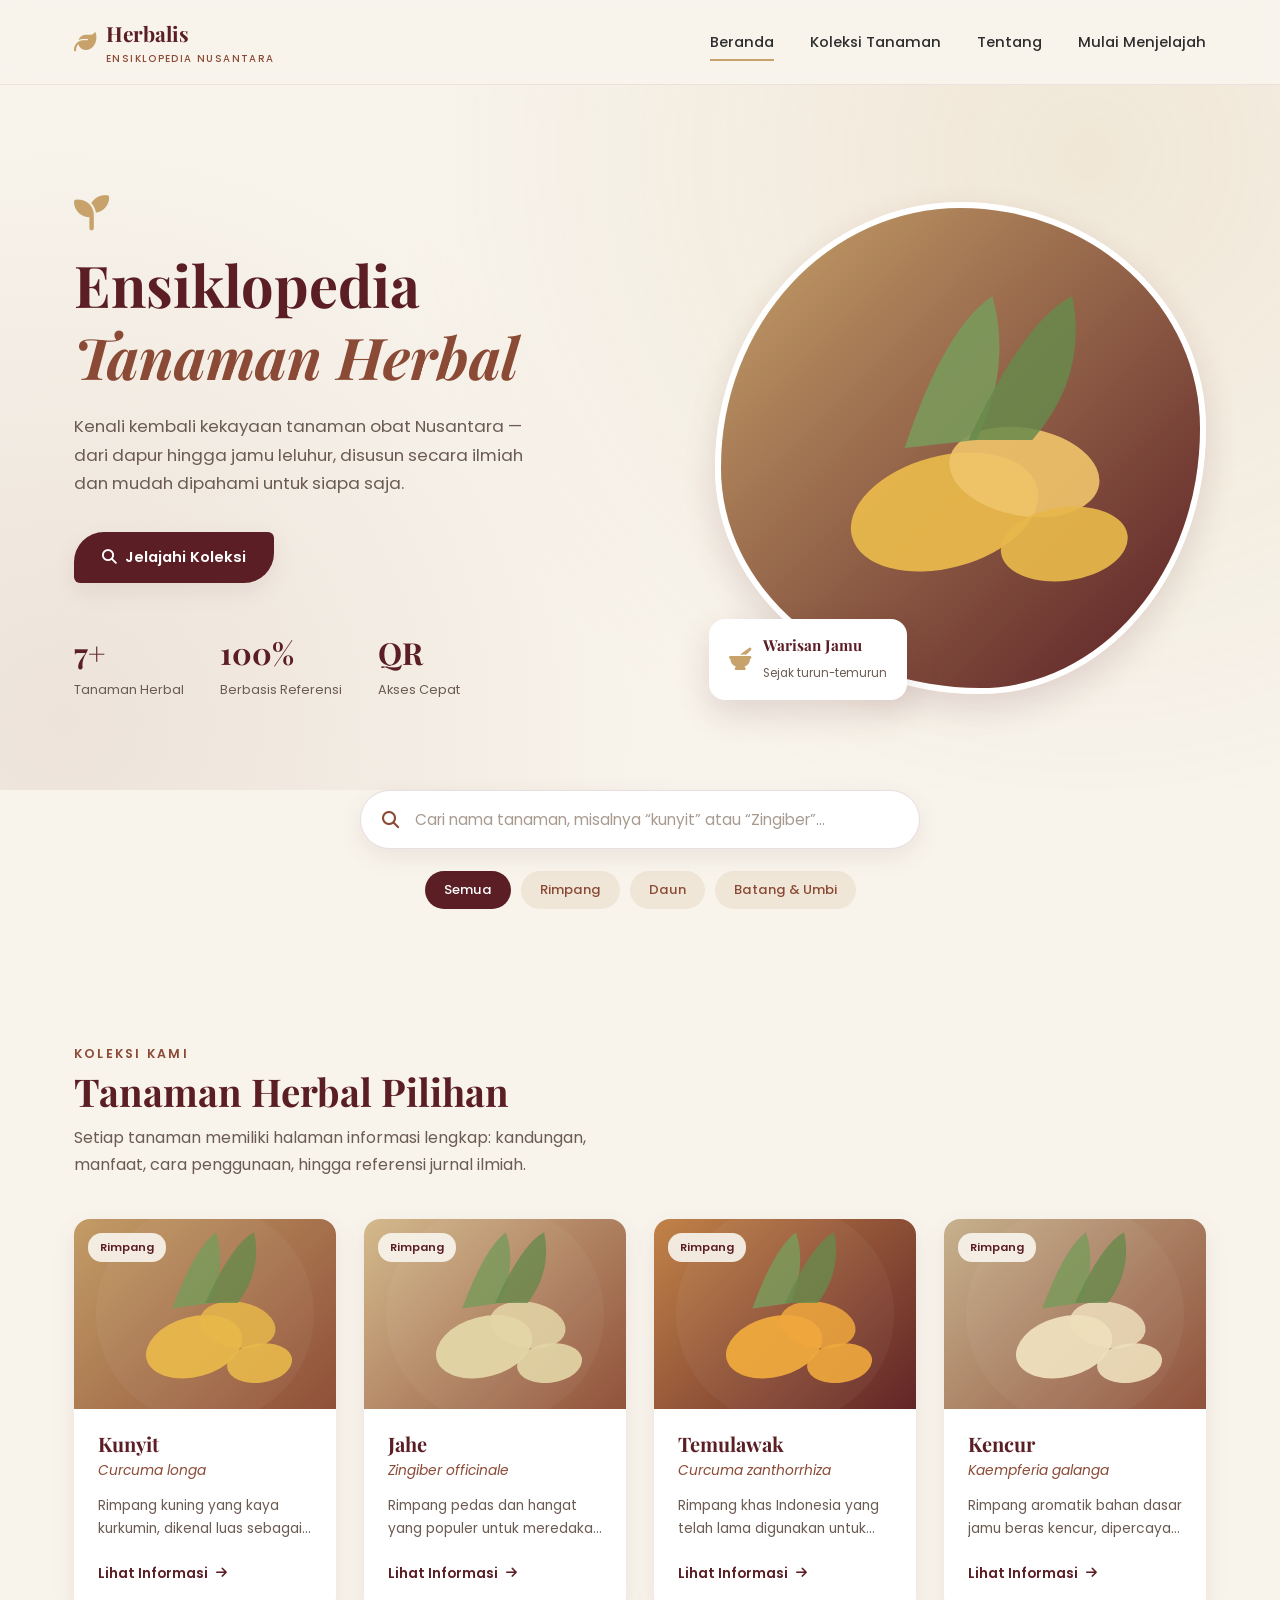
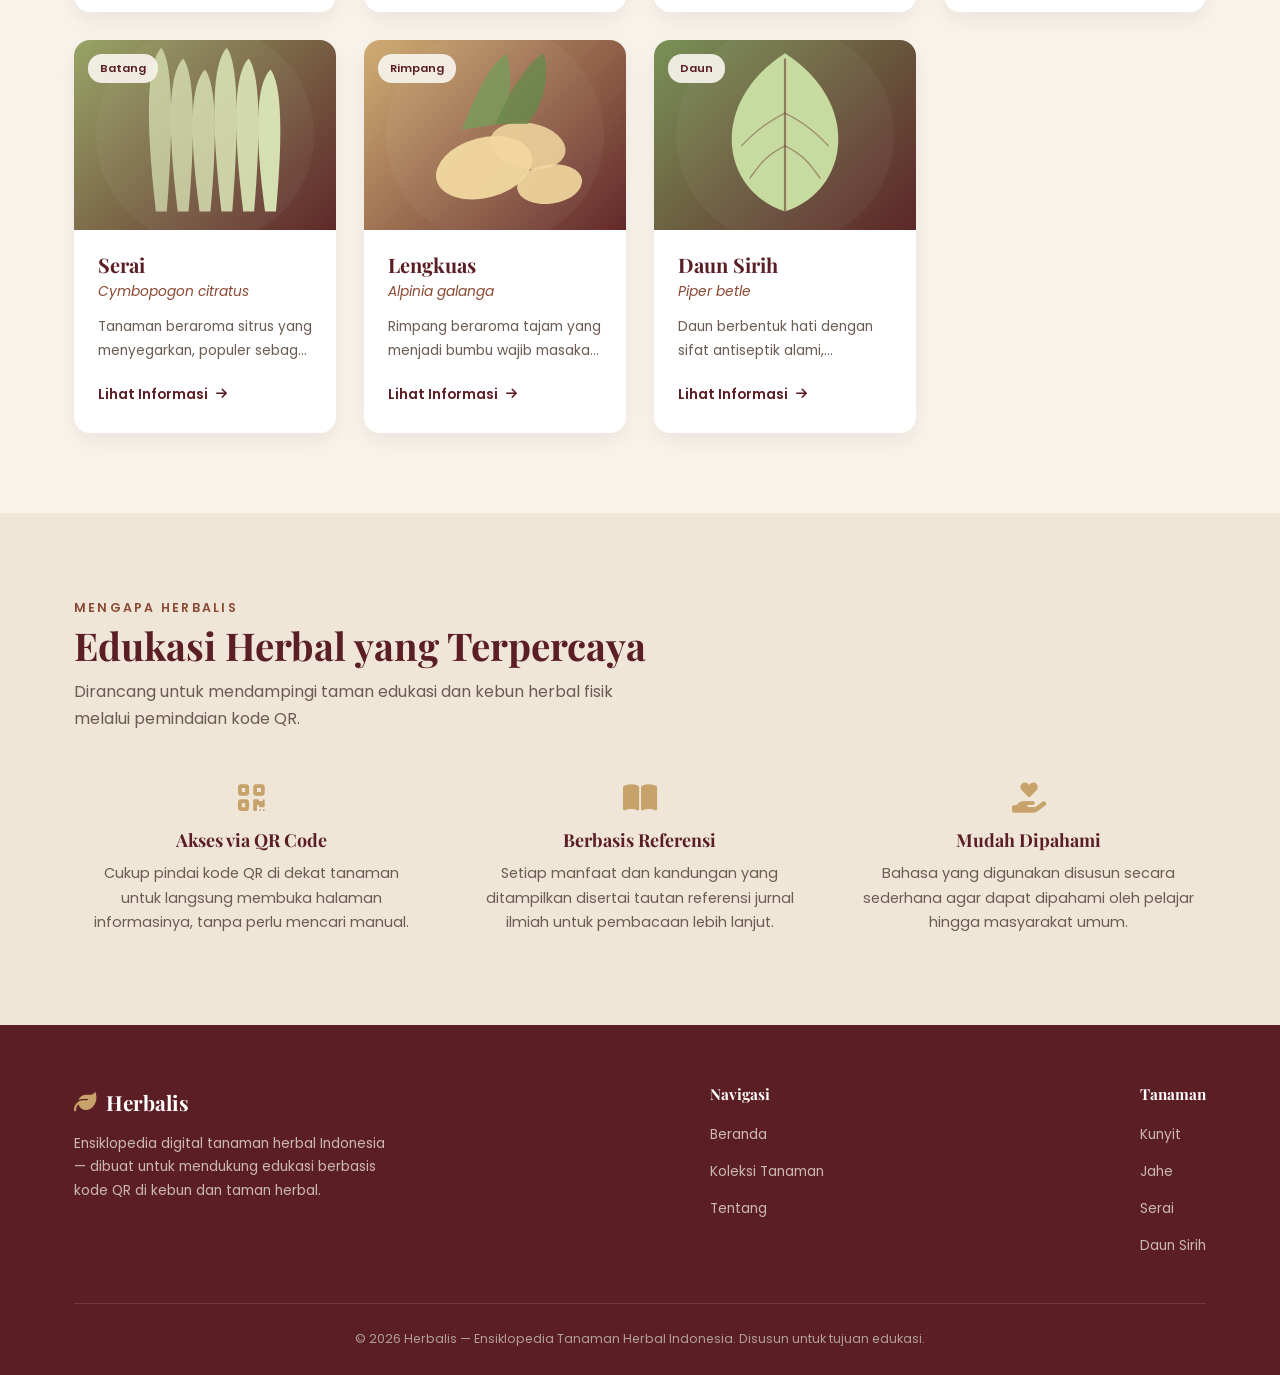
==== index.html @ 09599f5f "Add files via upload" ====
<!DOCTYPE html>
<html lang="id">
<head>
  <meta charset="UTF-8">
  <meta name="viewport" content="width=device-width, initial-scale=1.0">
  <title>Ensiklopedia Tanaman Herbal Indonesia</title>
  <meta name="description" content="Ensiklopedia digital tanaman herbal Indonesia — kandungan, manfaat, dan cara penggunaan, diakses langsung melalui pemindaian QR Code.">

  <!-- Font: Playfair Display (heading) & Poppins (body) -->
  <link rel="preconnect" href="https://fonts.googleapis.com">
  <link rel="preconnect" href="https://fonts.gstatic.com" crossorigin>
  <link href="https://fonts.googleapis.com/css2?family=Playfair+Display:wght@600;700;800&family=Poppins:wght@300;400;500;600;700&display=swap" rel="stylesheet">

  <!-- Font Awesome -->
  <link rel="stylesheet" href="https://cdnjs.cloudflare.com/ajax/libs/font-awesome/6.5.1/css/all.min.css">

  <!-- Stylesheet utama -->
  <link rel="stylesheet" href="assets/css/style.css">
</head>
<body>

  <!-- ================= NAVBAR ================= -->
  <header class="navbar">
    <div class="navbar-inner">
      <a href="index.html" class="brand">
        <i class="fa-solid fa-leaf"></i>
        <span>
          Herbalis
          <span class="brand-sub">Ensiklopedia Nusantara</span>
        </span>
      </a>

      <nav class="nav-links" id="navLinks">
        <a href="index.html" class="active">Beranda</a>
        <a href="#koleksi">Koleksi Tanaman</a>
        <a href="#tentang">Tentang</a>
        <a href="tanaman/kunyit.html">Mulai Menjelajah</a>
      </nav>

      <button class="hamburger" id="hamburgerBtn" aria-label="Buka menu" aria-expanded="false">
        <span></span><span></span><span></span>
      </button>
    </div>
  </header>

  <!-- ================= HERO ================= -->
  <section class="hero">
    <div class="container hero-inner">
      <div class="hero-text">
        <i class="fa-solid fa-seedling hero-leaf-icon"></i>
        <h1>Ensiklopedia<br><span>Tanaman Herbal</span></h1>
        <p>Kenali kembali kekayaan tanaman obat Nusantara — dari dapur hingga jamu leluhur, disusun secara ilmiah dan mudah dipahami untuk siapa saja.</p>

        <div class="hero-actions">
          <a href="#koleksi" class="btn btn-primary">
            <i class="fa-solid fa-magnifying-glass"></i>
            Jelajahi Koleksi
          </a>
        </div>

        <div class="hero-stats">
          <div>
            <div class="stat-num">7+</div>
            <div class="stat-label">Tanaman Herbal</div>
          </div>
          <div>
            <div class="stat-num">100%</div>
            <div class="stat-label">Berbasis Referensi</div>
          </div>
          <div>
            <div class="stat-num">QR</div>
            <div class="stat-label">Akses Cepat</div>
          </div>
        </div>
      </div>

      <div class="hero-visual">
        <div class="hero-visual-frame">
          <img src="assets/images/hero-kunyit.svg" alt="Ilustrasi rimpang kunyit segar">
        </div>
        <div class="hero-badge">
          <i class="fa-solid fa-mortar-pestle"></i>
          <div>
            <strong>Warisan Jamu</strong>
            <span>Sejak turun-temurun</span>
          </div>
        </div>
      </div>
    </div>
  </section>

  <!-- ================= PENCARIAN ================= -->
  <section class="search-section" id="koleksi">
    <div class="container">
      <div class="search-box">
        <i class="fa-solid fa-magnifying-glass"></i>
        <input type="text" id="searchInput" placeholder="Cari nama tanaman, misalnya “kunyit” atau “Zingiber”...">
      </div>

      <div class="filter-chips">
        <button class="chip active" data-category="semua">Semua</button>
        <button class="chip" data-category="rimpang">Rimpang</button>
        <button class="chip" data-category="daun">Daun</button>
        <button class="chip" data-category="batang">Batang &amp; Umbi</button>
      </div>
    </div>
  </section>

  <!-- ================= GRID TANAMAN ================= -->
  <section class="plant-collection">
    <div class="container">
      <span class="eyebrow reveal">Koleksi Kami</span>
      <h2 class="section-title reveal">Tanaman Herbal Pilihan</h2>
      <p class="section-subtitle reveal">Setiap tanaman memiliki halaman informasi lengkap: kandungan, manfaat, cara penggunaan, hingga referensi jurnal ilmiah.</p>

      <div class="plant-grid" id="plantGrid">

        <!-- Kunyit -->
        <article class="plant-card" data-name="Kunyit" data-latin="Curcuma longa" data-category="rimpang" style="animation-delay:0.05s">
          <div class="plant-card-img">
            <img src="assets/images/kunyit.svg" alt="Rimpang kunyit">
            <span class="plant-card-tag">Rimpang</span>
          </div>
          <div class="plant-card-body">
            <h3>Kunyit</h3>
            <p class="latin-name">Curcuma longa</p>
            <p>Rimpang kuning yang kaya kurkumin, dikenal luas sebagai anti-inflamasi alami dan bumbu dapur khas Nusantara.</p>
            <a href="tanaman/kunyit.html" class="plant-card-link">Lihat Informasi <i class="fa-solid fa-arrow-right"></i></a>
          </div>
        </article>

        <!-- Jahe -->
        <article class="plant-card" data-name="Jahe" data-latin="Zingiber officinale" data-category="rimpang" style="animation-delay:0.1s">
          <div class="plant-card-img">
            <img src="assets/images/jahe.svg" alt="Rimpang jahe">
            <span class="plant-card-tag">Rimpang</span>
          </div>
          <div class="plant-card-body">
            <h3>Jahe</h3>
            <p class="latin-name">Zingiber officinale</p>
            <p>Rimpang pedas dan hangat yang populer untuk meredakan mual, masuk angin, serta menghangatkan tubuh.</p>
            <a href="tanaman/jahe.html" class="plant-card-link">Lihat Informasi <i class="fa-solid fa-arrow-right"></i></a>
          </div>
        </article>

        <!-- Temulawak -->
        <article class="plant-card" data-name="Temulawak" data-latin="Curcuma zanthorrhiza" data-category="rimpang" style="animation-delay:0.15s">
          <div class="plant-card-img">
            <img src="assets/images/temulawak.svg" alt="Rimpang temulawak">
            <span class="plant-card-tag">Rimpang</span>
          </div>
          <div class="plant-card-body">
            <h3>Temulawak</h3>
            <p class="latin-name">Curcuma zanthorrhiza</p>
            <p>Rimpang khas Indonesia yang telah lama digunakan untuk menjaga kesehatan fungsi hati dan pencernaan.</p>
            <a href="tanaman/temulawak.html" class="plant-card-link">Lihat Informasi <i class="fa-solid fa-arrow-right"></i></a>
          </div>
        </article>

        <!-- Kencur -->
        <article class="plant-card" data-name="Kencur" data-latin="Kaempferia galanga" data-category="rimpang" style="animation-delay:0.2s">
          <div class="plant-card-img">
            <img src="assets/images/kencur.svg" alt="Rimpang kencur">
            <span class="plant-card-tag">Rimpang</span>
          </div>
          <div class="plant-card-body">
            <h3>Kencur</h3>
            <p class="latin-name">Kaempferia galanga</p>
            <p>Rimpang aromatik bahan dasar jamu beras kencur, dipercaya membantu meredakan batuk dan menambah nafsu makan.</p>
            <a href="tanaman/kencur.html" class="plant-card-link">Lihat Informasi <i class="fa-solid fa-arrow-right"></i></a>
          </div>
        </article>

        <!-- Serai -->
        <article class="plant-card" data-name="Serai" data-latin="Cymbopogon citratus" data-category="batang" style="animation-delay:0.25s">
          <div class="plant-card-img">
            <img src="assets/images/serai.svg" alt="Batang serai">
            <span class="plant-card-tag">Batang</span>
          </div>
          <div class="plant-card-body">
            <h3>Serai</h3>
            <p class="latin-name">Cymbopogon citratus</p>
            <p>Tanaman beraroma sitrus yang menyegarkan, populer sebagai bumbu masakan sekaligus teh penenang tubuh.</p>
            <a href="tanaman/serai.html" class="plant-card-link">Lihat Informasi <i class="fa-solid fa-arrow-right"></i></a>
          </div>
        </article>

        <!-- Lengkuas -->
        <article class="plant-card" data-name="Lengkuas" data-latin="Alpinia galanga" data-category="rimpang" style="animation-delay:0.3s">
          <div class="plant-card-img">
            <img src="assets/images/lengkuas.svg" alt="Rimpang lengkuas">
            <span class="plant-card-tag">Rimpang</span>
          </div>
          <div class="plant-card-body">
            <h3>Lengkuas</h3>
            <p class="latin-name">Alpinia galanga</p>
            <p>Rimpang beraroma tajam yang menjadi bumbu wajib masakan Nusantara sekaligus penambah stamina tradisional.</p>
            <a href="tanaman/lengkuas.html" class="plant-card-link">Lihat Informasi <i class="fa-solid fa-arrow-right"></i></a>
          </div>
        </article>

        <!-- Daun Sirih -->
        <article class="plant-card" data-name="Daun Sirih" data-latin="Piper betle" data-category="daun" style="animation-delay:0.35s">
          <div class="plant-card-img">
            <img src="assets/images/daun-sirih.svg" alt="Daun sirih">
            <span class="plant-card-tag">Daun</span>
          </div>
          <div class="plant-card-body">
            <h3>Daun Sirih</h3>
            <p class="latin-name">Piper betle</p>
            <p>Daun berbentuk hati dengan sifat antiseptik alami, digunakan turun-temurun untuk menjaga kebersihan mulut dan luka ringan.</p>
            <a href="tanaman/daun-sirih.html" class="plant-card-link">Lihat Informasi <i class="fa-solid fa-arrow-right"></i></a>
          </div>
        </article>

      </div>

      <div class="no-result">
        <i class="fa-solid fa-seedling"></i>
        Tanaman yang Anda cari tidak ditemukan dalam koleksi kami.
      </div>
    </div>
  </section>

  <!-- ================= TENTANG ================= -->
  <section class="about-section" id="tentang">
    <div class="container">
      <span class="eyebrow reveal">Mengapa Herbalis</span>
      <h2 class="section-title reveal">Edukasi Herbal yang Terpercaya</h2>
      <p class="section-subtitle reveal">Dirancang untuk mendampingi taman edukasi dan kebun herbal fisik melalui pemindaian kode QR.</p>

      <div class="about-grid">
        <div class="about-card reveal">
          <i class="fa-solid fa-qrcode"></i>
          <h3>Akses via QR Code</h3>
          <p>Cukup pindai kode QR di dekat tanaman untuk langsung membuka halaman informasinya, tanpa perlu mencari manual.</p>
        </div>
        <div class="about-card reveal">
          <i class="fa-solid fa-book-open"></i>
          <h3>Berbasis Referensi</h3>
          <p>Setiap manfaat dan kandungan yang ditampilkan disertai tautan referensi jurnal ilmiah untuk pembacaan lebih lanjut.</p>
        </div>
        <div class="about-card reveal">
          <i class="fa-solid fa-hand-holding-heart"></i>
          <h3>Mudah Dipahami</h3>
          <p>Bahasa yang digunakan disusun secara sederhana agar dapat dipahami oleh pelajar hingga masyarakat umum.</p>
        </div>
      </div>
    </div>
  </section>

  <!-- ================= FOOTER ================= -->
  <footer class="site-footer">
    <div class="container">
      <div class="footer-inner">
        <div class="footer-brand">
          <a href="index.html" class="brand">
            <i class="fa-solid fa-leaf"></i>
            <span>Herbalis</span>
          </a>
          <p>Ensiklopedia digital tanaman herbal Indonesia — dibuat untuk mendukung edukasi berbasis kode QR di kebun dan taman herbal.</p>
        </div>

        <div class="footer-links">
          <h4>Navigasi</h4>
          <ul>
            <li><a href="index.html">Beranda</a></li>
            <li><a href="#koleksi">Koleksi Tanaman</a></li>
            <li><a href="#tentang">Tentang</a></li>
          </ul>
        </div>

        <div class="footer-links">
          <h4>Tanaman</h4>
          <ul>
            <li><a href="tanaman/kunyit.html">Kunyit</a></li>
            <li><a href="tanaman/jahe.html">Jahe</a></li>
            <li><a href="tanaman/serai.html">Serai</a></li>
            <li><a href="tanaman/daun-sirih.html">Daun Sirih</a></li>
          </ul>
        </div>
      </div>

      <div class="footer-bottom">
        &copy; 2026 Herbalis — Ensiklopedia Tanaman Herbal Indonesia. Disusun untuk tujuan edukasi.
      </div>
    </div>
  </footer>

  <script src="assets/js/script.js"></script>
</body>
</html>
---- assets/css/style.css ----
/* ==========================================================================
   ENSIKLOPEDIA TANAMAN HERBAL — STYLESHEET UTAMA
   Struktur file ini:
   1. Reset & Variabel
   2. Tipografi Dasar
   3. Utilitas & Layout
   4. Navbar
   5. Hero Section
   6. Pencarian
   7. Grid & Card Tanaman
   8. Footer
   9. Halaman Detail Tanaman
   10. Navigasi Sebelum/Sesudah
   11. Animasi
   12. Responsive (Mobile First)
   ========================================================================== */

/* ---------- 1. RESET & VARIABEL ---------- */
*,
*::before,
*::after {
  margin: 0;
  padding: 0;
  box-sizing: border-box;
}

:root {
  /* Palet warna */
  --color-bg: #F8F4EC;
  --color-cream: #EFE6D8;
  --color-primary: #5A1E24;
  --color-secondary: #8B4A35;
  --color-accent: #C7A26A;
  --color-text: #2E2E2E;
  --color-white: #FFFFFF;

  /* Bayangan */
  --shadow-soft: 0 8px 24px rgba(90, 30, 36, 0.08);
  --shadow-medium: 0 14px 34px rgba(90, 30, 36, 0.14);
  --shadow-hover: 0 18px 40px rgba(90, 30, 36, 0.18);

  /* Tipografi */
  --font-heading: 'Playfair Display', Georgia, serif;
  --font-body: 'Poppins', sans-serif;

  /* Radius & Spacing */
  --radius-card: 16px;
  --radius-small: 8px;
  --container-width: 1180px;

  /* Transisi */
  --transition-base: 0.35s cubic-bezier(0.4, 0, 0.2, 1);
}

html {
  scroll-behavior: smooth;
}

body {
  font-family: var(--font-body);
  background-color: var(--color-bg);
  color: var(--color-text);
  line-height: 1.7;
  font-weight: 400;
  -webkit-font-smoothing: antialiased;
  overflow-x: hidden;
}

img {
  max-width: 100%;
  display: block;
}

a {
  text-decoration: none;
  color: inherit;
}

ul {
  list-style: none;
}

button {
  font-family: inherit;
  cursor: pointer;
  border: none;
  background: none;
}

/* Fokus keyboard yang jelas untuk aksesibilitas */
a:focus-visible,
button:focus-visible,
input:focus-visible {
  outline: 2px solid var(--color-secondary);
  outline-offset: 3px;
}

@media (prefers-reduced-motion: reduce) {
  *, *::before, *::after {
    animation-duration: 0.01ms !important;
    animation-iteration-count: 1 !important;
    transition-duration: 0.01ms !important;
    scroll-behavior: auto !important;
  }
}

/* ---------- 2. TIPOGRAFI DASAR ---------- */
h1, h2, h3, h4 {
  font-family: var(--font-heading);
  font-weight: 700;
  color: var(--color-primary);
  line-height: 1.25;
}

.eyebrow {
  font-family: var(--font-body);
  font-size: 0.78rem;
  letter-spacing: 0.18em;
  text-transform: uppercase;
  color: var(--color-secondary);
  font-weight: 600;
}

.section-title {
  font-size: clamp(1.8rem, 3vw, 2.6rem);
  margin-bottom: 0.6rem;
}

.section-subtitle {
  color: #6b5b52;
  font-size: 1rem;
  max-width: 560px;
  margin-bottom: 2.5rem;
}

/* ---------- 3. UTILITAS & LAYOUT ---------- */
.container {
  width: 100%;
  max-width: var(--container-width);
  margin: 0 auto;
  padding: 0 24px;
}

section {
  padding: 80px 0;
}

.text-center {
  text-align: center;
}

/* Tombol utama bergaya "daun" — sudut asimetris untuk sentuhan natural */
.btn {
  display: inline-flex;
  align-items: center;
  gap: 8px;
  padding: 13px 28px;
  border-radius: 30px 6px 30px 6px;
  font-weight: 600;
  font-size: 0.92rem;
  transition: all var(--transition-base);
  white-space: nowrap;
}

.btn-primary {
  background-color: var(--color-primary);
  color: var(--color-white);
  box-shadow: var(--shadow-soft);
}

.btn-primary:hover {
  background-color: var(--color-secondary);
  transform: translateY(-3px);
  box-shadow: var(--shadow-hover);
}

.btn-outline {
  background-color: transparent;
  color: var(--color-primary);
  border: 1.5px solid var(--color-primary);
}

.btn-outline:hover {
  background-color: var(--color-primary);
  color: var(--color-white);
  transform: translateY(-3px);
}

/* ---------- 4. NAVBAR ---------- */
.navbar {
  position: sticky;
  top: 0;
  z-index: 1000;
  background-color: rgba(248, 244, 236, 0.92);
  backdrop-filter: blur(10px);
  border-bottom: 1px solid rgba(90, 30, 36, 0.08);
  transition: box-shadow var(--transition-base);
}

.navbar.is-scrolled {
  box-shadow: var(--shadow-soft);
}

.navbar-inner {
  display: flex;
  align-items: center;
  justify-content: space-between;
  padding: 16px 24px;
  max-width: var(--container-width);
  margin: 0 auto;
}

.brand {
  display: flex;
  align-items: center;
  gap: 10px;
  font-family: var(--font-heading);
  font-size: 1.3rem;
  font-weight: 700;
  color: var(--color-primary);
}

.brand i {
  color: var(--color-accent);
  font-size: 1.4rem;
}

.brand-sub {
  display: block;
  font-family: var(--font-body);
  font-size: 0.62rem;
  letter-spacing: 0.14em;
  text-transform: uppercase;
  font-weight: 500;
  color: var(--color-secondary);
}

.nav-links {
  display: flex;
  align-items: center;
  gap: 36px;
}

.nav-links a {
  font-size: 0.92rem;
  font-weight: 500;
  color: var(--color-text);
  position: relative;
  padding: 4px 0;
}

.nav-links a::after {
  content: "";
  position: absolute;
  left: 0;
  bottom: -2px;
  width: 0;
  height: 2px;
  background-color: var(--color-accent);
  transition: width var(--transition-base);
}

.nav-links a:hover::after,
.nav-links a.active::after {
  width: 100%;
}

.hamburger {
  display: none;
  flex-direction: column;
  gap: 5px;
  z-index: 1100;
}

.hamburger span {
  width: 26px;
  height: 2px;
  background-color: var(--color-primary);
  transition: all var(--transition-base);
}

.hamburger.is-open span:nth-child(1) {
  transform: translateY(7px) rotate(45deg);
}
.hamburger.is-open span:nth-child(2) {
  opacity: 0;
}
.hamburger.is-open span:nth-child(3) {
  transform: translateY(-7px) rotate(-45deg);
}

/* ---------- 5. HERO SECTION ---------- */
.hero {
  position: relative;
  padding: 110px 0 90px;
  overflow: hidden;
  background:
    radial-gradient(circle at 85% 10%, rgba(199, 162, 106, 0.16), transparent 55%),
    radial-gradient(circle at 5% 90%, rgba(139, 74, 53, 0.10), transparent 45%);
}

.hero-inner {
  display: grid;
  grid-template-columns: 1.1fr 0.9fr;
  align-items: center;
  gap: 40px;
}

.hero-leaf-icon {
  font-size: 2.2rem;
  color: var(--color-accent);
  margin-bottom: 18px;
  animation: sway 4s ease-in-out infinite;
}

@keyframes sway {
  0%, 100% { transform: rotate(-6deg); }
  50% { transform: rotate(6deg); }
}

.hero h1 {
  font-size: clamp(2.4rem, 5vw, 3.6rem);
  margin-bottom: 20px;
}

.hero h1 span {
  color: var(--color-secondary);
  font-style: italic;
}

.hero p {
  font-size: 1.05rem;
  color: #6b5b52;
  max-width: 480px;
  margin-bottom: 34px;
}

.hero-stats {
  display: flex;
  gap: 36px;
  margin-top: 44px;
}

.hero-stats .stat-num {
  font-family: var(--font-heading);
  font-size: 1.9rem;
  color: var(--color-primary);
  font-weight: 700;
}

.hero-stats .stat-label {
  font-size: 0.8rem;
  color: #6b5b52;
}

.hero-visual {
  position: relative;
  display: flex;
  align-items: center;
  justify-content: center;
}

.hero-visual-frame {
  width: 100%;
  aspect-ratio: 1 / 1;
  border-radius: 50% 50% 46% 54% / 54% 46% 54% 46%;
  overflow: hidden;
  box-shadow: var(--shadow-medium);
  border: 6px solid var(--color-white);
  animation: blob-morph 10s ease-in-out infinite;
}

.hero-visual-frame img {
  width: 100%;
  height: 100%;
  object-fit: cover;
}

@keyframes blob-morph {
  0%, 100% { border-radius: 50% 50% 46% 54% / 54% 46% 54% 46%; }
  50% { border-radius: 46% 54% 54% 46% / 46% 54% 46% 54%; }
}

.hero-badge {
  position: absolute;
  bottom: -6px;
  left: -6px;
  background-color: var(--color-white);
  border-radius: var(--radius-card);
  padding: 14px 20px;
  box-shadow: var(--shadow-medium);
  display: flex;
  align-items: center;
  gap: 12px;
}

.hero-badge i {
  color: var(--color-accent);
  font-size: 1.4rem;
}

.hero-badge strong {
  display: block;
  font-family: var(--font-heading);
  color: var(--color-primary);
  font-size: 0.95rem;
}

.hero-badge span {
  font-size: 0.72rem;
  color: #6b5b52;
}

/* ---------- 6. PENCARIAN ---------- */
.search-section {
  padding: 0 0 50px;
}

.search-box {
  position: relative;
  max-width: 560px;
  margin: 0 auto;
}

.search-box i {
  position: absolute;
  left: 22px;
  top: 50%;
  transform: translateY(-50%);
  color: var(--color-secondary);
  font-size: 1.05rem;
}

.search-box input {
  width: 100%;
  padding: 17px 22px 17px 54px;
  border-radius: 40px;
  border: 1.5px solid rgba(90, 30, 36, 0.14);
  background-color: var(--color-white);
  font-family: var(--font-body);
  font-size: 0.96rem;
  color: var(--color-text);
  box-shadow: var(--shadow-soft);
  transition: border-color var(--transition-base), box-shadow var(--transition-base);
}

.search-box input:focus {
  border-color: var(--color-accent);
  box-shadow: var(--shadow-medium);
  outline: none;
}

.search-box input::placeholder {
  color: #a89a8f;
}

.filter-chips {
  display: flex;
  flex-wrap: wrap;
  gap: 10px;
  justify-content: center;
  margin-top: 22px;
}

.chip {
  padding: 8px 18px;
  border-radius: 20px;
  background-color: var(--color-cream);
  font-size: 0.82rem;
  font-weight: 500;
  color: var(--color-secondary);
  transition: all var(--transition-base);
  border: 1px solid transparent;
}

.chip:hover,
.chip.active {
  background-color: var(--color-primary);
  color: var(--color-white);
}

.no-result {
  text-align: center;
  padding: 40px 20px;
  color: #8a7a70;
  display: none;
}

.no-result.show {
  display: block;
}

.no-result i {
  font-size: 2rem;
  color: var(--color-accent);
  margin-bottom: 12px;
  display: block;
}

/* ---------- 7. GRID & CARD TANAMAN ---------- */
.plant-grid {
  display: grid;
  grid-template-columns: repeat(auto-fill, minmax(260px, 1fr));
  gap: 28px;
}

.plant-card {
  background-color: var(--color-white);
  border-radius: var(--radius-card);
  overflow: hidden;
  box-shadow: var(--shadow-soft);
  transition: transform var(--transition-base), box-shadow var(--transition-base);
  opacity: 0;
  transform: translateY(24px);
  animation: card-rise 0.7s ease forwards;
}

@keyframes card-rise {
  to {
    opacity: 1;
    transform: translateY(0);
  }
}

.plant-card:hover {
  transform: translateY(-8px);
  box-shadow: var(--shadow-hover);
}

.plant-card-img {
  position: relative;
  height: 190px;
  overflow: hidden;
}

.plant-card-img img {
  width: 100%;
  height: 100%;
  object-fit: cover;
  transition: transform 0.6s ease;
}

.plant-card:hover .plant-card-img img {
  transform: scale(1.08);
}

.plant-card-tag {
  position: absolute;
  top: 14px;
  left: 14px;
  background-color: rgba(248, 244, 236, 0.92);
  backdrop-filter: blur(4px);
  color: var(--color-primary);
  font-size: 0.7rem;
  font-weight: 600;
  padding: 5px 12px;
  border-radius: 14px;
}

.plant-card-body {
  padding: 22px 24px 26px;
}

.plant-card-body h3 {
  font-size: 1.25rem;
  margin-bottom: 3px;
}

.plant-card-body .latin-name {
  font-style: italic;
  color: var(--color-secondary);
  font-size: 0.86rem;
  margin-bottom: 12px;
}

.plant-card-body p {
  font-size: 0.86rem;
  color: #6b5b52;
  margin-bottom: 18px;
  display: -webkit-box;
  -webkit-line-clamp: 2;
  -webkit-box-orient: vertical;
  overflow: hidden;
}

.plant-card-link {
  display: inline-flex;
  align-items: center;
  gap: 8px;
  font-size: 0.85rem;
  font-weight: 600;
  color: var(--color-primary);
  transition: gap var(--transition-base), color var(--transition-base);
}

.plant-card-link i {
  font-size: 0.78rem;
  transition: transform var(--transition-base);
}

.plant-card-link:hover {
  color: var(--color-secondary);
  gap: 12px;
}

/* ---------- 8. FOOTER ---------- */
.about-section {
  background-color: var(--color-cream);
}

.about-grid {
  display: grid;
  grid-template-columns: repeat(3, 1fr);
  gap: 34px;
}

.about-card {
  text-align: center;
  padding: 10px;
}

.about-card i {
  font-size: 1.9rem;
  color: var(--color-accent);
  margin-bottom: 16px;
}

.about-card h3 {
  font-size: 1.12rem;
  margin-bottom: 10px;
}

.about-card p {
  font-size: 0.9rem;
  color: #6b5b52;
}

.site-footer {
  background-color: var(--color-primary);
  color: #efe3da;
  padding: 60px 0 26px;
}

.footer-inner {
  display: flex;
  justify-content: space-between;
  gap: 40px;
  flex-wrap: wrap;
  padding-bottom: 34px;
  border-bottom: 1px solid rgba(255, 255, 255, 0.12);
}

.footer-brand {
  max-width: 320px;
}

.footer-brand .brand {
  color: var(--color-white);
  margin-bottom: 12px;
}

.footer-brand .brand i {
  color: var(--color-accent);
}

.footer-brand p {
  font-size: 0.86rem;
  color: #cbb9ad;
}

.footer-links h4 {
  color: var(--color-white);
  font-size: 0.95rem;
  margin-bottom: 16px;
}

.footer-links ul li {
  margin-bottom: 10px;
}

.footer-links a {
  font-size: 0.86rem;
  color: #cbb9ad;
  transition: color var(--transition-base);
}

.footer-links a:hover {
  color: var(--color-accent);
}

.footer-bottom {
  padding-top: 24px;
  text-align: center;
  font-size: 0.78rem;
  color: #b09f92;
}

/* ---------- 9. HALAMAN DETAIL TANAMAN ---------- */
.breadcrumb {
  padding: 24px 0 0;
  font-size: 0.82rem;
  color: #8a7a70;
}

.breadcrumb a {
  color: var(--color-secondary);
  font-weight: 500;
}

.breadcrumb i {
  font-size: 0.65rem;
  margin: 0 8px;
}

.plant-detail-hero {
  padding: 40px 0 20px;
}

.plant-detail-grid {
  display: grid;
  grid-template-columns: 0.85fr 1.15fr;
  gap: 56px;
  align-items: center;
}

.plant-detail-img {
  border-radius: var(--radius-card);
  overflow: hidden;
  box-shadow: var(--shadow-medium);
  aspect-ratio: 4 / 5;
}

.plant-detail-img img {
  width: 100%;
  height: 100%;
  object-fit: cover;
}

.plant-detail-info .eyebrow {
  margin-bottom: 14px;
  display: block;
}

.plant-detail-info h1 {
  font-size: clamp(2rem, 4vw, 2.8rem);
  margin-bottom: 6px;
}

.plant-detail-info .latin-name {
  font-style: italic;
  color: var(--color-secondary);
  font-size: 1.1rem;
  margin-bottom: 22px;
}

.plant-detail-info .lead {
  font-size: 1rem;
  color: #5a4c44;
  margin-bottom: 26px;
}

.family-tags {
  display: flex;
  flex-wrap: wrap;
  gap: 10px;
}

.family-tags span {
  background-color: var(--color-cream);
  color: var(--color-primary);
  font-size: 0.78rem;
  font-weight: 500;
  padding: 7px 15px;
  border-radius: 16px;
}

/* Konten detail dalam blok bergaya kartu */
.detail-content {
  padding-top: 30px;
}

.detail-block {
  background-color: var(--color-white);
  border-radius: var(--radius-card);
  box-shadow: var(--shadow-soft);
  padding: 38px 42px;
  margin-bottom: 26px;
}

.detail-block-header {
  display: flex;
  align-items: center;
  gap: 14px;
  margin-bottom: 20px;
}

.detail-block-header i {
  font-size: 1.15rem;
  color: var(--color-accent);
  background-color: var(--color-cream);
  width: 44px;
  height: 44px;
  display: flex;
  align-items: center;
  justify-content: center;
  border-radius: 50%;
  flex-shrink: 0;
}

.detail-block-header h2 {
  font-size: 1.35rem;
}

.detail-block p {
  color: #4a4038;
  font-size: 0.96rem;
}

.detail-block p + p {
  margin-top: 14px;
}

.detail-list {
  display: grid;
  gap: 14px;
}

.detail-list li {
  display: flex;
  gap: 14px;
  align-items: flex-start;
  font-size: 0.94rem;
  color: #4a4038;
}

.detail-list li i {
  color: var(--color-accent);
  margin-top: 4px;
  flex-shrink: 0;
}

.warning-block {
  border-left: 4px solid var(--color-secondary);
}

.warning-block .detail-block-header i {
  color: var(--color-secondary);
  background-color: #f4e4de;
}

.reference-list li {
  margin-bottom: 12px;
  padding-bottom: 12px;
  border-bottom: 1px dashed rgba(90, 30, 36, 0.14);
}

.reference-list li:last-child {
  border-bottom: none;
  margin-bottom: 0;
  padding-bottom: 0;
}

.reference-list a {
  color: var(--color-secondary);
  font-size: 0.9rem;
  font-weight: 500;
  display: flex;
  gap: 10px;
  align-items: flex-start;
  transition: color var(--transition-base);
}

.reference-list a:hover {
  color: var(--color-primary);
}

.reference-list a i {
  margin-top: 4px;
  font-size: 0.8rem;
  flex-shrink: 0;
}

/* ---------- 10. NAVIGASI SEBELUM/SESUDAH ---------- */
.plant-pagination {
  display: grid;
  grid-template-columns: 1fr auto 1fr;
  gap: 16px;
  align-items: center;
  padding: 20px 0 90px;
}

.pagi-link {
  background-color: var(--color-white);
  border-radius: var(--radius-card);
  padding: 18px 22px;
  box-shadow: var(--shadow-soft);
  transition: all var(--transition-base);
  display: flex;
  align-items: center;
  gap: 14px;
}

.pagi-link:hover {
  transform: translateY(-4px);
  box-shadow: var(--shadow-hover);
}

.pagi-link.next {
  justify-content: flex-end;
  text-align: right;
}

.pagi-link .pagi-label {
  font-size: 0.7rem;
  text-transform: uppercase;
  letter-spacing: 0.08em;
  color: #a89a8f;
  display: block;
  margin-bottom: 3px;
}

.pagi-link .pagi-name {
  font-family: var(--font-heading);
  font-weight: 700;
  color: var(--color-primary);
  font-size: 1.02rem;
}

.pagi-link i {
  color: var(--color-accent);
  font-size: 1.1rem;
}

.pagi-home {
  width: 54px;
  height: 54px;
  border-radius: 50%;
  background-color: var(--color-primary);
  color: var(--color-white);
  display: flex;
  align-items: center;
  justify-content: center;
  box-shadow: var(--shadow-soft);
  transition: all var(--transition-base);
  font-size: 1.1rem;
}

.pagi-home:hover {
  background-color: var(--color-secondary);
  transform: scale(1.08);
}

/* ---------- 11. ANIMASI TAMBAHAN ---------- */
.reveal {
  opacity: 0;
  transform: translateY(20px);
  transition: opacity 0.7s ease, transform 0.7s ease;
}

.reveal.is-visible {
  opacity: 1;
  transform: translateY(0);
}

/* ---------- 12. RESPONSIVE (MOBILE FIRST OVERRIDES) ---------- */

/* Tablet kecil ke bawah: navbar hamburger */
@media (max-width: 900px) {
  .nav-links {
    position: fixed;
    top: 0;
    right: 0;
    height: 100vh;
    width: min(78vw, 320px);
    background-color: var(--color-bg);
    flex-direction: column;
    justify-content: center;
    align-items: flex-start;
    padding: 40px;
    gap: 28px;
    box-shadow: -10px 0 30px rgba(0,0,0,0.08);
    transform: translateX(100%);
    transition: transform var(--transition-base);
  }

  .nav-links.is-open {
    transform: translateX(0);
  }

  .nav-links a {
    font-size: 1.05rem;
  }

  .hamburger {
    display: flex;
  }

  .hero-inner {
    grid-template-columns: 1fr;
  }

  .hero-visual {
    order: -1;
    max-width: 340px;
    margin: 0 auto 20px;
  }

  .hero p {
    max-width: 100%;
  }

  .about-grid {
    grid-template-columns: 1fr;
  }

  .plant-detail-grid {
    grid-template-columns: 1fr;
    gap: 32px;
  }

  .plant-detail-img {
    max-width: 340px;
    margin: 0 auto;
    aspect-ratio: 1 / 1;
  }
}

/* Mobile umum */
@media (max-width: 600px) {
  section {
    padding: 56px 0;
  }

  .hero {
    padding: 90px 0 60px;
  }

  .hero-stats {
    gap: 22px;
  }

  .detail-block {
    padding: 26px 22px;
  }

  .plant-pagination {
    grid-template-columns: 1fr;
    text-align: center;
  }

  .pagi-link.next {
    justify-content: center;
    text-align: center;
  }

  .pagi-home {
    margin: 0 auto;
  }

  .footer-inner {
    flex-direction: column;
    gap: 30px;
  }
}

/* Layar sangat kecil (320px) */
@media (max-width: 340px) {
  .container {
    padding: 0 16px;
  }

  .hero h1 {
    font-size: 1.9rem;
  }

  .btn {
    padding: 11px 20px;
    font-size: 0.85rem;
  }
}

/* Desktop besar */
@media (min-width: 1440px) {
  :root {
    --container-width: 1320px;
  }

  .hero h1 {
    font-size: 4rem;
  }
}
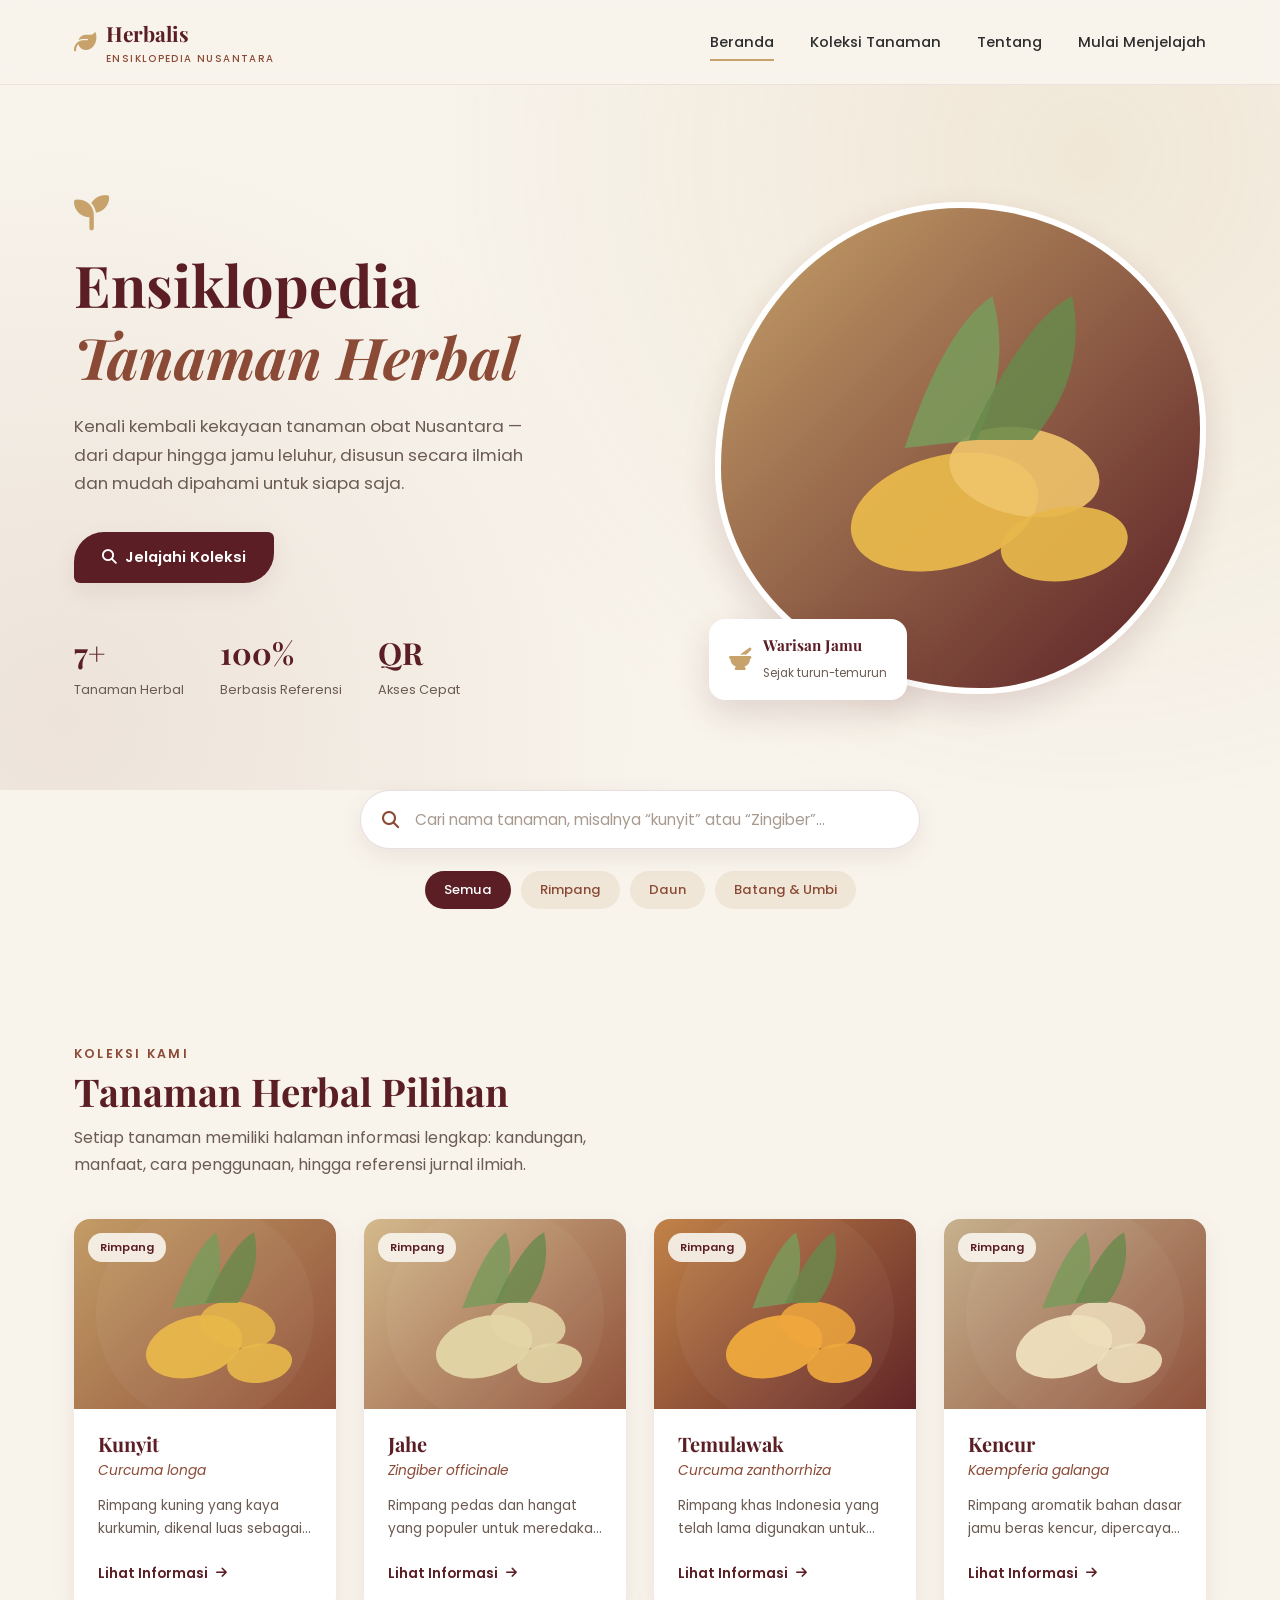
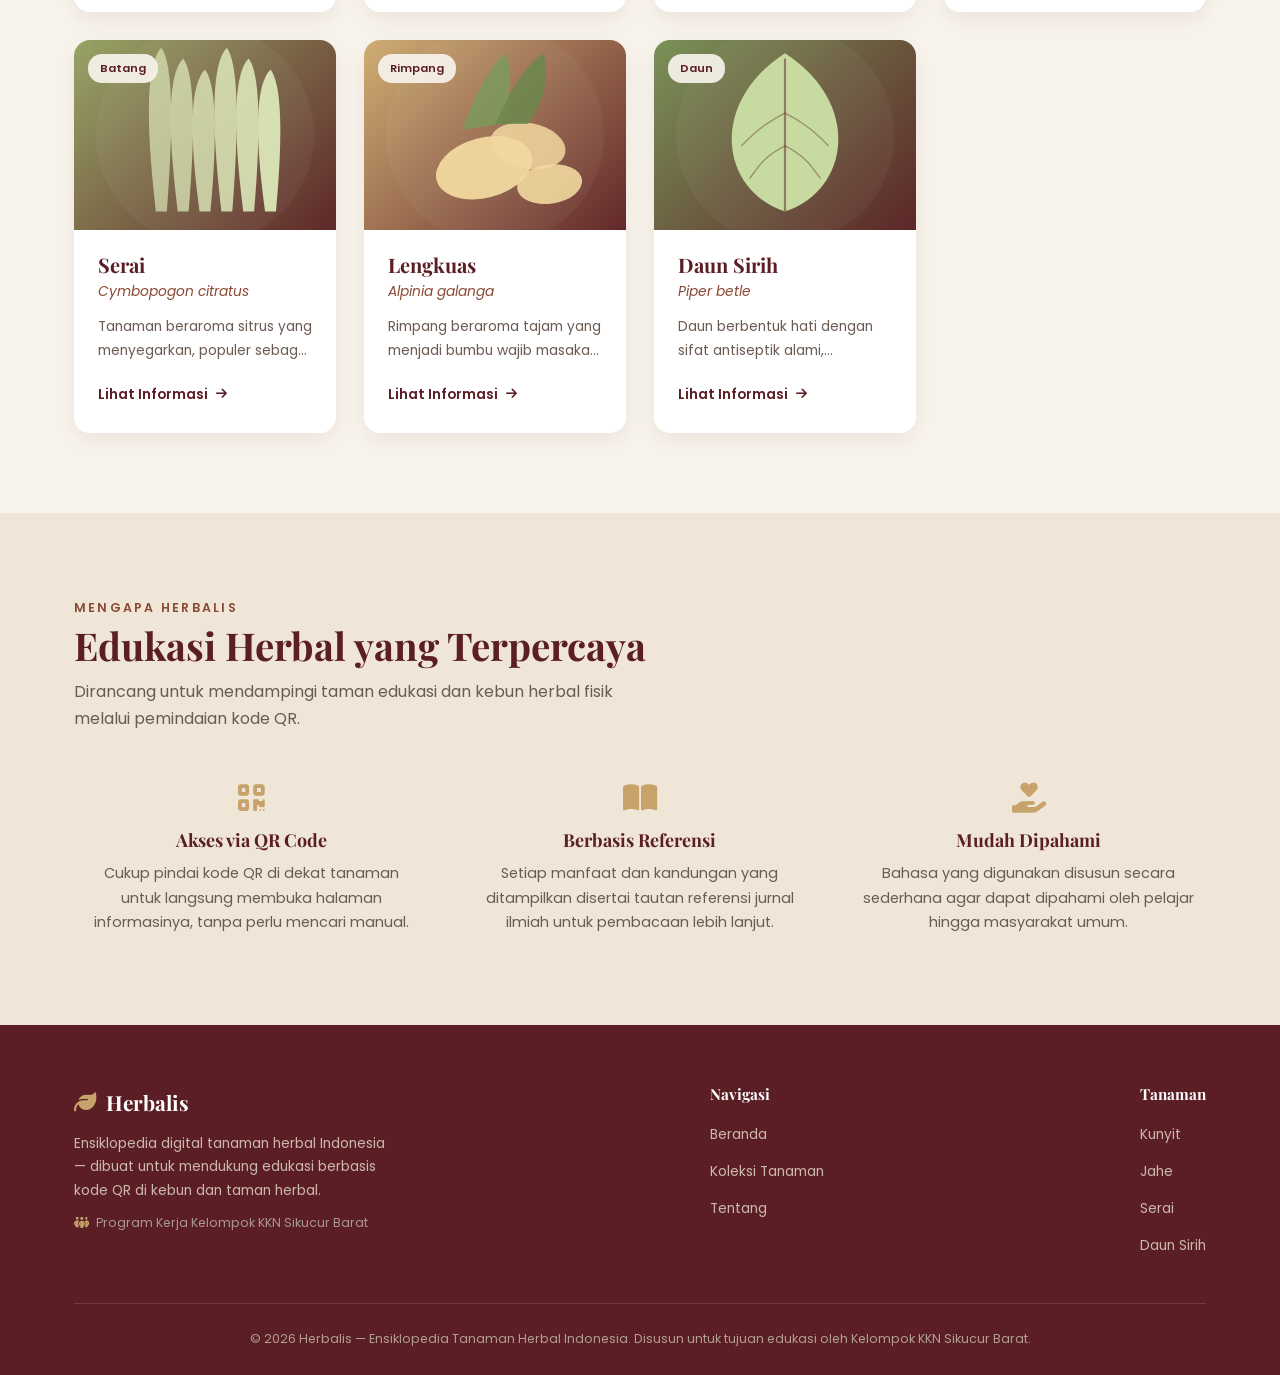
==== commit 09742389: "Add files via upload" ====
--- a/index.html
+++ b/index.html
@@ -259,6 +259,7 @@
             <span>Herbalis</span>
           </a>
           <p>Ensiklopedia digital tanaman herbal Indonesia — dibuat untuk mendukung edukasi berbasis kode QR di kebun dan taman herbal.</p>
+          <p style="margin-top:10px; font-size:0.78rem; color:#a89a8f;"><i class="fa-solid fa-people-group" style="color:var(--color-accent); margin-right:6px;"></i>Program Kerja Kelompok KKN Sikucur Barat</p>
         </div>
 
         <div class="footer-links">
@@ -282,7 +283,7 @@
       </div>
 
       <div class="footer-bottom">
-        &copy; 2026 Herbalis — Ensiklopedia Tanaman Herbal Indonesia. Disusun untuk tujuan edukasi.
+        &copy; 2026 Herbalis — Ensiklopedia Tanaman Herbal Indonesia. Disusun untuk tujuan edukasi oleh Kelompok KKN Sikucur Barat.
       </div>
     </div>
   </footer>
--- a/assets/css/style.css
+++ b/assets/css/style.css
@@ -54,6 +54,8 @@
 
 html {
   scroll-behavior: smooth;
+  overflow-x: hidden;
+  width: 100%;
 }
 
 body {
@@ -64,6 +66,9 @@
   font-weight: 400;
   -webkit-font-smoothing: antialiased;
   overflow-x: hidden;
+  width: 100%;
+  position: relative;
+  overscroll-behavior-x: none;
 }
 
 img {
@@ -969,7 +974,7 @@
   .nav-links {
     position: fixed;
     top: 0;
-    right: 0;
+    right: -80vw;
     height: 100vh;
     width: min(78vw, 320px);
     background-color: var(--color-bg);
@@ -979,12 +984,12 @@
     padding: 40px;
     gap: 28px;
     box-shadow: -10px 0 30px rgba(0,0,0,0.08);
-    transform: translateX(100%);
-    transition: transform var(--transition-base);
+    transition: right var(--transition-base);
+    z-index: 1050;
   }
 
   .nav-links.is-open {
-    transform: translateX(0);
+    right: 0;
   }
 
   .nav-links a {
